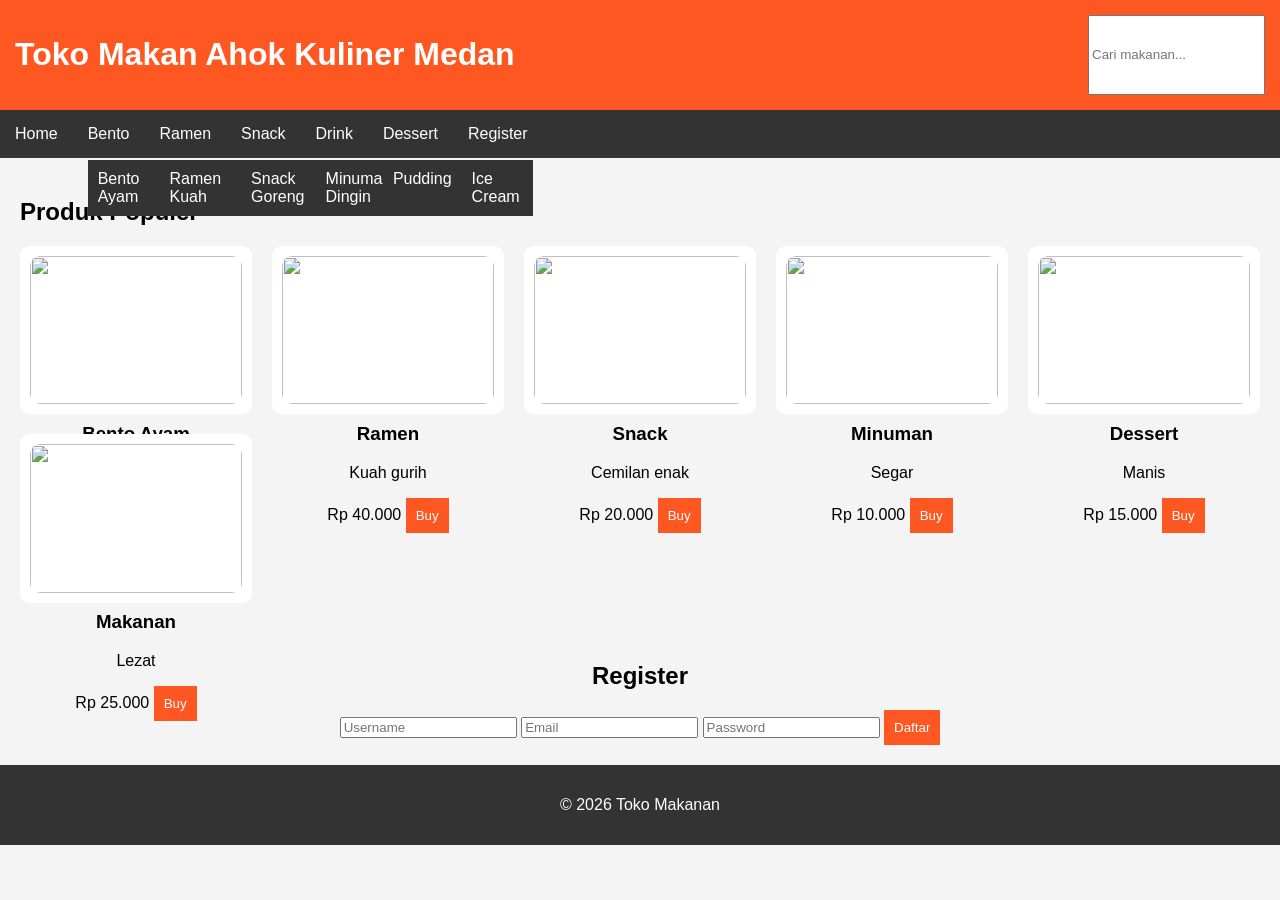
==== index.html @ 6733a7c2 "Update index.html" ====
<html>
<head>
  <meta charset="UTF-8">
  <meta name="viewport" content="width=device-width, initial-scale=1.0">
  <title>Ahok</title>
  <link rel="stylesheet" href="sum3project.css">
</head>
<body>

<header class="header">
  <h1>Toko Makan Ahok Kuliner Medan</h1>
  <input type="text" placeholder="Cari makanan...">
</header>

<nav class="navbar">
  <ul>
    <li><a href="index.html">Home</a></li>

    <li class="dropdown">Bento
      <ul class="dropdown-content">
        <li><a href="bento1.html">Bento Ayam</a></li>
        <li><a href="bento2.html">Bento Sapi</a></li>
      </ul>
    </li>

    <li class="dropdown">Ramen
      <ul class="dropdown-content">
        <li><a href="ramen1.html">Ramen Kuah</a></li>
        <li><a href="ramen2.html">Ramen Goreng</a></li>
      </ul>
    </li>

    <li class="dropdown">Snack
      <ul class="dropdown-content">
        <li><a href="snack1.html">Snack Goreng</a></li>
        <li><a href="snack2.html">Snack Rebus</a></li>
      </ul>
    </li>

    <li class="dropdown">Drink
      <ul class="dropdown-content">
        <li><a href="drink1.html">Minuman Dingin</a></li>
        <li><a href="drink2.html">Minuman Panas</a></li>
      </ul>
    </li>

    <li class="dropdown">Dessert
      <ul class="dropdown-content">
        <li><a href="dessert1.html">Pudding</a></li>
        <li><a href="dessert2.html">Ice Cream</a></li>
      </ul>
    </li>

    <li><a href="#register">Register</a></li>
  </ul>
</nav>

<section class="container">
  <h2>Produk Populer</h2>
  <div class="grid">
  
    <div class="card">
      <img src="https://ibb.co.com/gbGj8xmW">
      <h3>Bento Ayam</h3>
      <p>Makanan khas Jepang</p>
      <span>Rp 30.000</span>
      <button onclick="buy('Bento Ayam')">Buy</button>
    </div>

    <div class="card">
      <img src="https://source.unsplash.com/300x200/?ramen">
      <h3>Ramen</h3>
      <p>Kuah gurih</p>
      <span>Rp 40.000</span>
      <button onclick="buy('Ramen')">Buy</button>
    </div>

    <div class="card">
      <img src="https://source.unsplash.com/300x200/?snack">
      <h3>Snack</h3>
      <p>Cemilan enak</p>
      <span>Rp 20.000</span>
      <button onclick="buy('Snack')">Buy</button>
    </div>

    <div class="card">
      <img src="https://source.unsplash.com/300x200/?drink">
      <h3>Minuman</h3>
      <p>Segar</p>
      <span>Rp 10.000</span>
      <button onclick="buy('Minuman')">Buy</button>
    </div>

    <div class="card">
      <img src="https://source.unsplash.com/300x200/?dessert">
      <h3>Dessert</h3>
      <p>Manis</p>
      <span>Rp 15.000</span>
      <button onclick="buy('Dessert')">Buy</button>
    </div>

    <div class="card">
      <img src="https://source.unsplash.com/300x200/?food">
      <h3>Makanan</h3>
      <p>Lezat</p>
      <span>Rp 25.000</span>
      <button onclick="buy('Makanan')">Buy</button>
    </div>

  </div>
</section>

<section id="register" class="register">
  <h2>Register</h2>
  <input type="text" placeholder="Username">
  <input type="email" placeholder="Email">
  <input type="password" placeholder="Password">
  <button onclick="register()">Daftar</button>
</section>

<footer>
  <p>© 2026 Toko Makanan</p>
</footer>

<script src="sum3project.js"></script>
</body>
</html>
---- sum3project.css ----
body {
	margin:0;
	font-family:Arial;
	background:#f4f4f4;
}

.header {
	background:#ff5722;
	color:white;
	padding:15px;
	display:flex;
	justify-content:space-between;
}

.navbar ul {
	list-style:none;
	display:flex;
	margin:0;
	padding:0;
	background:#333;
}

.navbar li {
	position:relative;
	padding:15px;
	color:white;
}

.navbar a {
	color:white;
	text-decoration:none;
}

.dropdown-content {
	display:none;
	position:absolute;
	background:#444;
	top:50px;
	min-width:150px;
}

.dropdown-content li {
	padding:10px;
}

.dropdown:hover .dropdown-content {
	display:block;
}

.container {
	padding:20px;
}

.grid {
	display:grid;
	grid-template-columns:repeat(auto-fit,minmax(200px,1fr));
	gap:20px;
}

.card {
	background:white;
	padding:10px;
	border-radius:10px;
	text-align:center;
	transition:0.3s;
}

.card:hover {
	transform:scale(1.05);
}
 
.card img {
	width:100%;
	border-radius:10px;
}

button {
	background:#ff5722;
	color:white;
	border:none;
	padding:10px;
	cursor:pointer;
}

.register {
	text-align:center;
	padding:20px;
}

footer {
	background:#333;
	color:white;
	text-align:center;
	padding:15px;
}
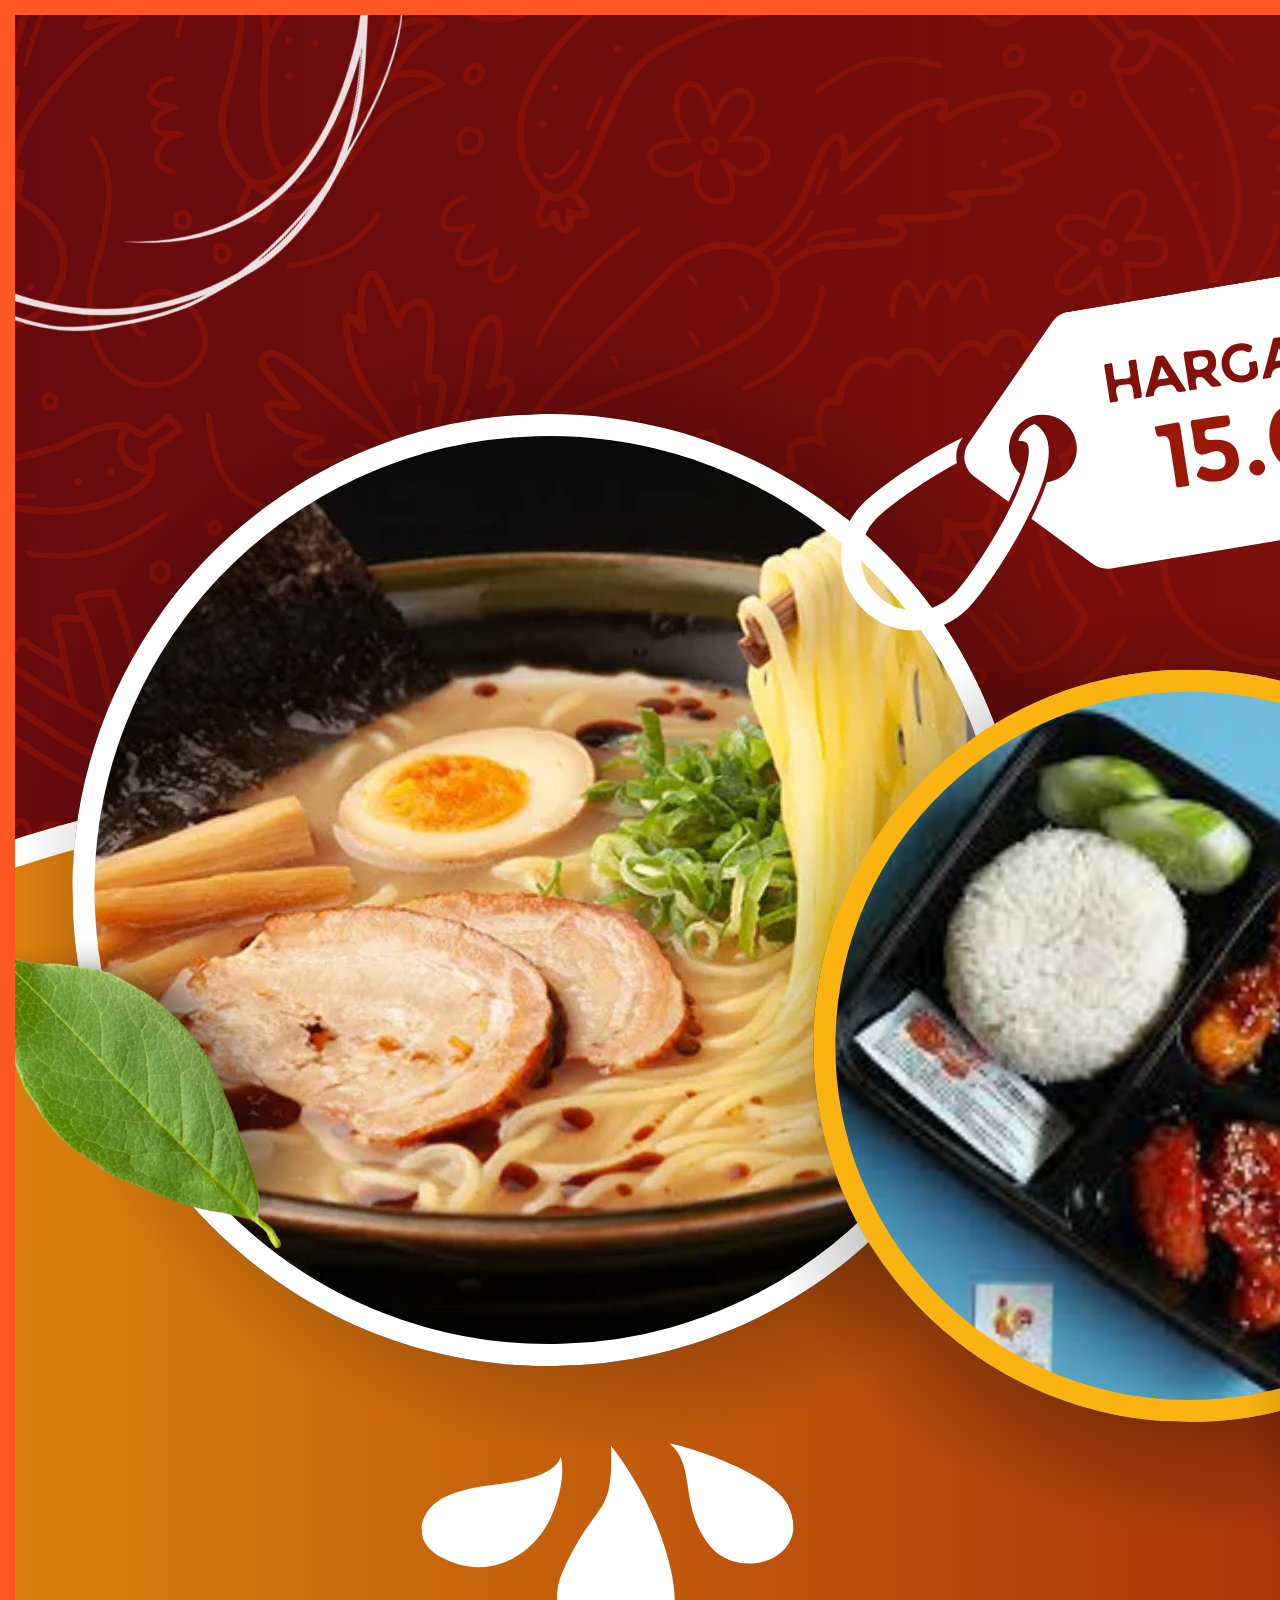
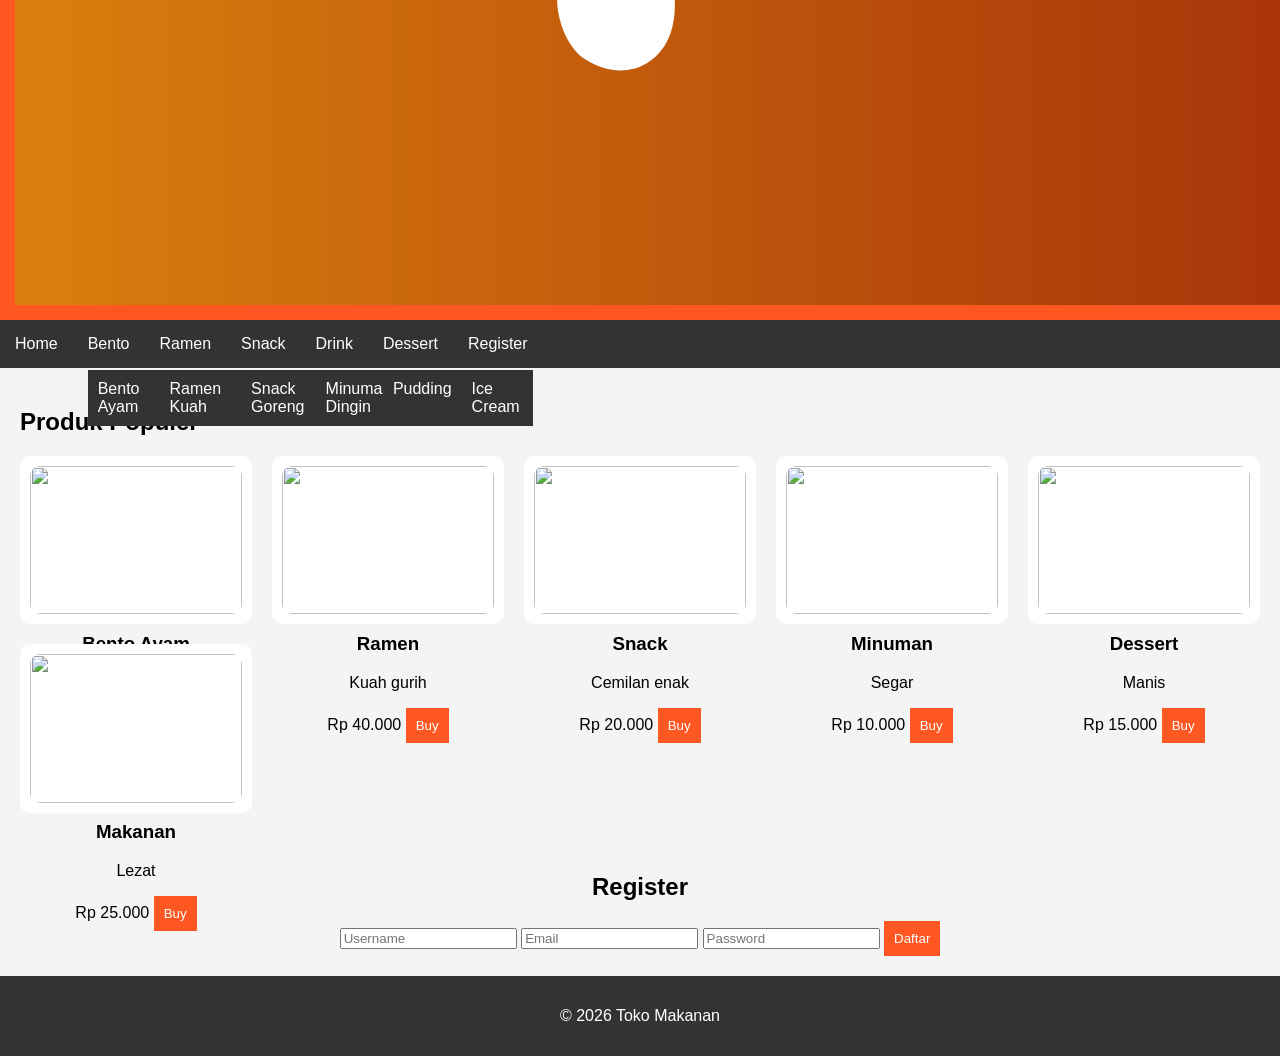
==== commit bdff66ed: "Update index.html" ====
--- a/index.html
+++ b/index.html
@@ -8,6 +8,7 @@
 <body>
 
 <header class="header">
+  <img src="AHOK.png">
   <h1>Toko Makan Ahok Kuliner Medan</h1>
   <input type="text" placeholder="Cari makanan...">
 </header>
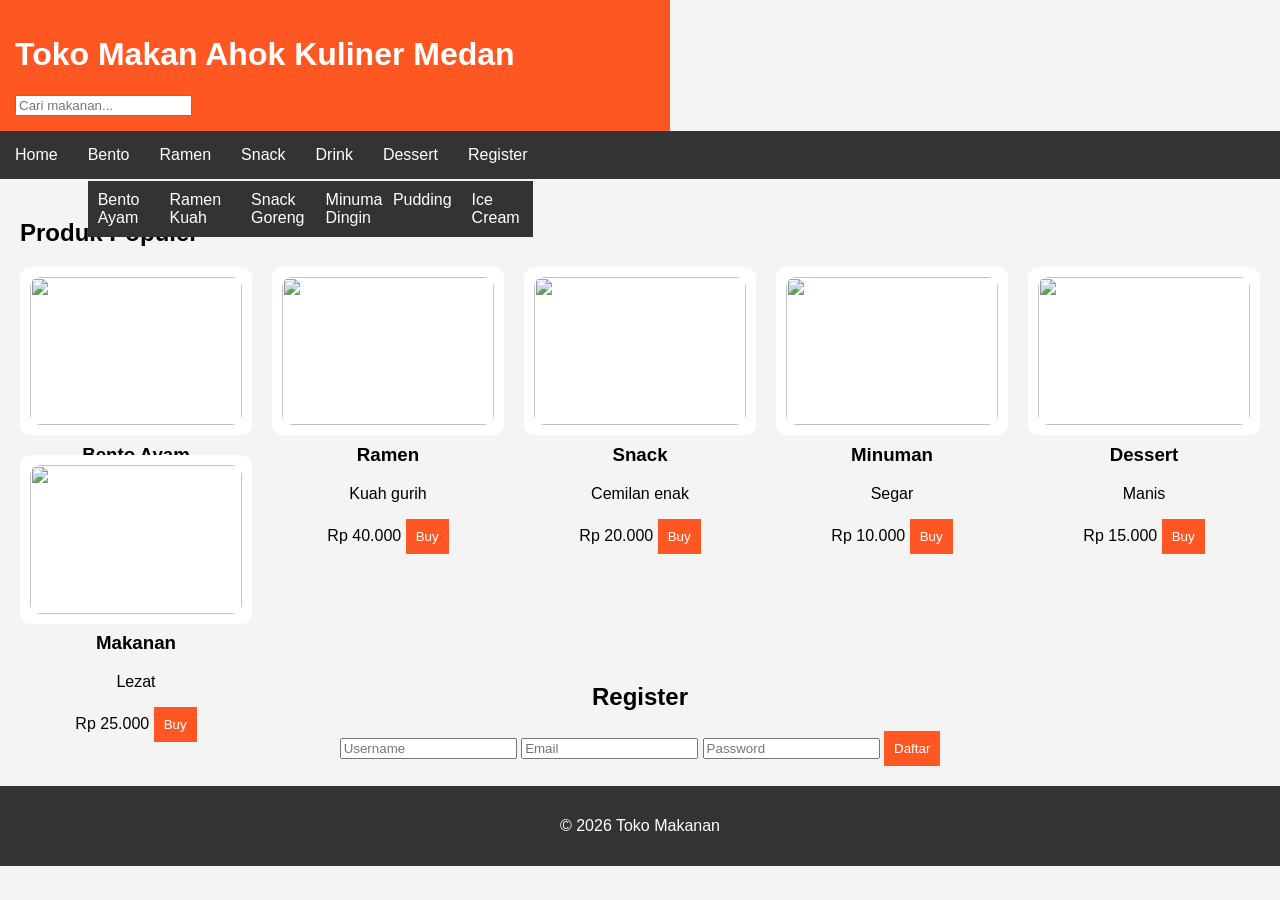
==== commit 394f31f6: "Update index.html" ====
--- a/index.html
+++ b/index.html
@@ -8,7 +8,6 @@
 <body>
 
 <header class="header">
-  <img src="AHOK.png">
   <h1>Toko Makan Ahok Kuliner Medan</h1>
   <input type="text" placeholder="Cari makanan...">
 </header>
--- a/sum3project.css
+++ b/sum3project.css
@@ -8,8 +8,8 @@
 	background:#ff5722;
 	color:white;
 	padding:15px;
-	display:flex;
 	justify-content:space-between;
+	width: 50%;
 }
 
 .navbar ul {
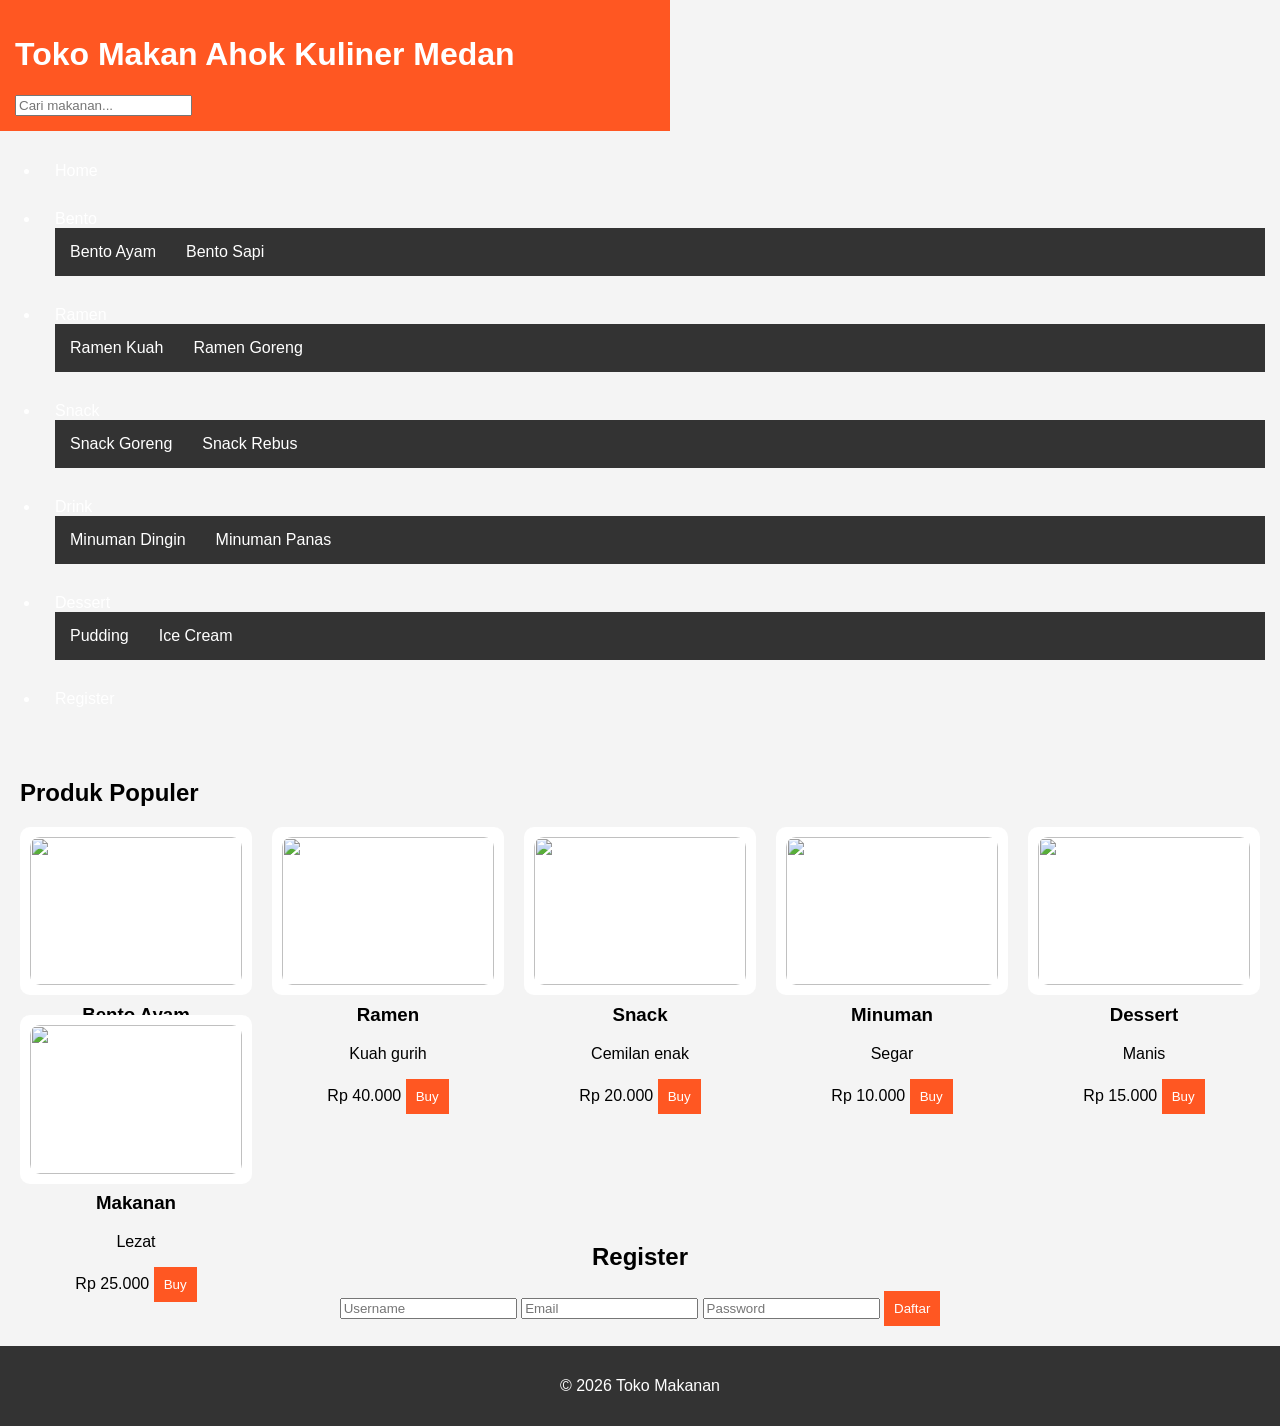
==== commit 9733f7d6: "Update index.html" ====
--- a/index.html
+++ b/index.html
@@ -12,45 +12,44 @@
   <input type="text" placeholder="Cari makanan...">
 </header>
 
-<nav class="navbar">
-  <ul>
+<nav>
+  <ul class="navbar">
     <li><a href="index.html">Home</a></li>
-
-    <li class="dropdown">Bento
-      <ul class="dropdown-content">
+    <li class="dropdown">
+      <a href="#">Bento</a>
+      <ul class="submenu">
         <li><a href="bento1.html">Bento Ayam</a></li>
         <li><a href="bento2.html">Bento Sapi</a></li>
       </ul>
     </li>
-
-    <li class="dropdown">Ramen
-      <ul class="dropdown-content">
+    <li class="dropdown">
+      <a href="#">Ramen</a>
+      <ul class="submenu">
         <li><a href="ramen1.html">Ramen Kuah</a></li>
         <li><a href="ramen2.html">Ramen Goreng</a></li>
       </ul>
     </li>
-
-    <li class="dropdown">Snack
-      <ul class="dropdown-content">
+    <li class="dropdown">
+      <a href="#">Snack</a>
+      <ul class="submenu">
         <li><a href="snack1.html">Snack Goreng</a></li>
         <li><a href="snack2.html">Snack Rebus</a></li>
       </ul>
     </li>
-
-    <li class="dropdown">Drink
-      <ul class="dropdown-content">
+    <li class="dropdown">
+      <a href="#">Drink</a>
+      <ul class="submenu">
         <li><a href="drink1.html">Minuman Dingin</a></li>
         <li><a href="drink2.html">Minuman Panas</a></li>
       </ul>
     </li>
-
-    <li class="dropdown">Dessert
-      <ul class="dropdown-content">
+    <li class="dropdown">
+      <a href="#">Dessert</a>
+      <ul class="submenu">
         <li><a href="dessert1.html">Pudding</a></li>
         <li><a href="dessert2.html">Ice Cream</a></li>
       </ul>
     </li>
-
     <li><a href="#register">Register</a></li>
   </ul>
 </nav>
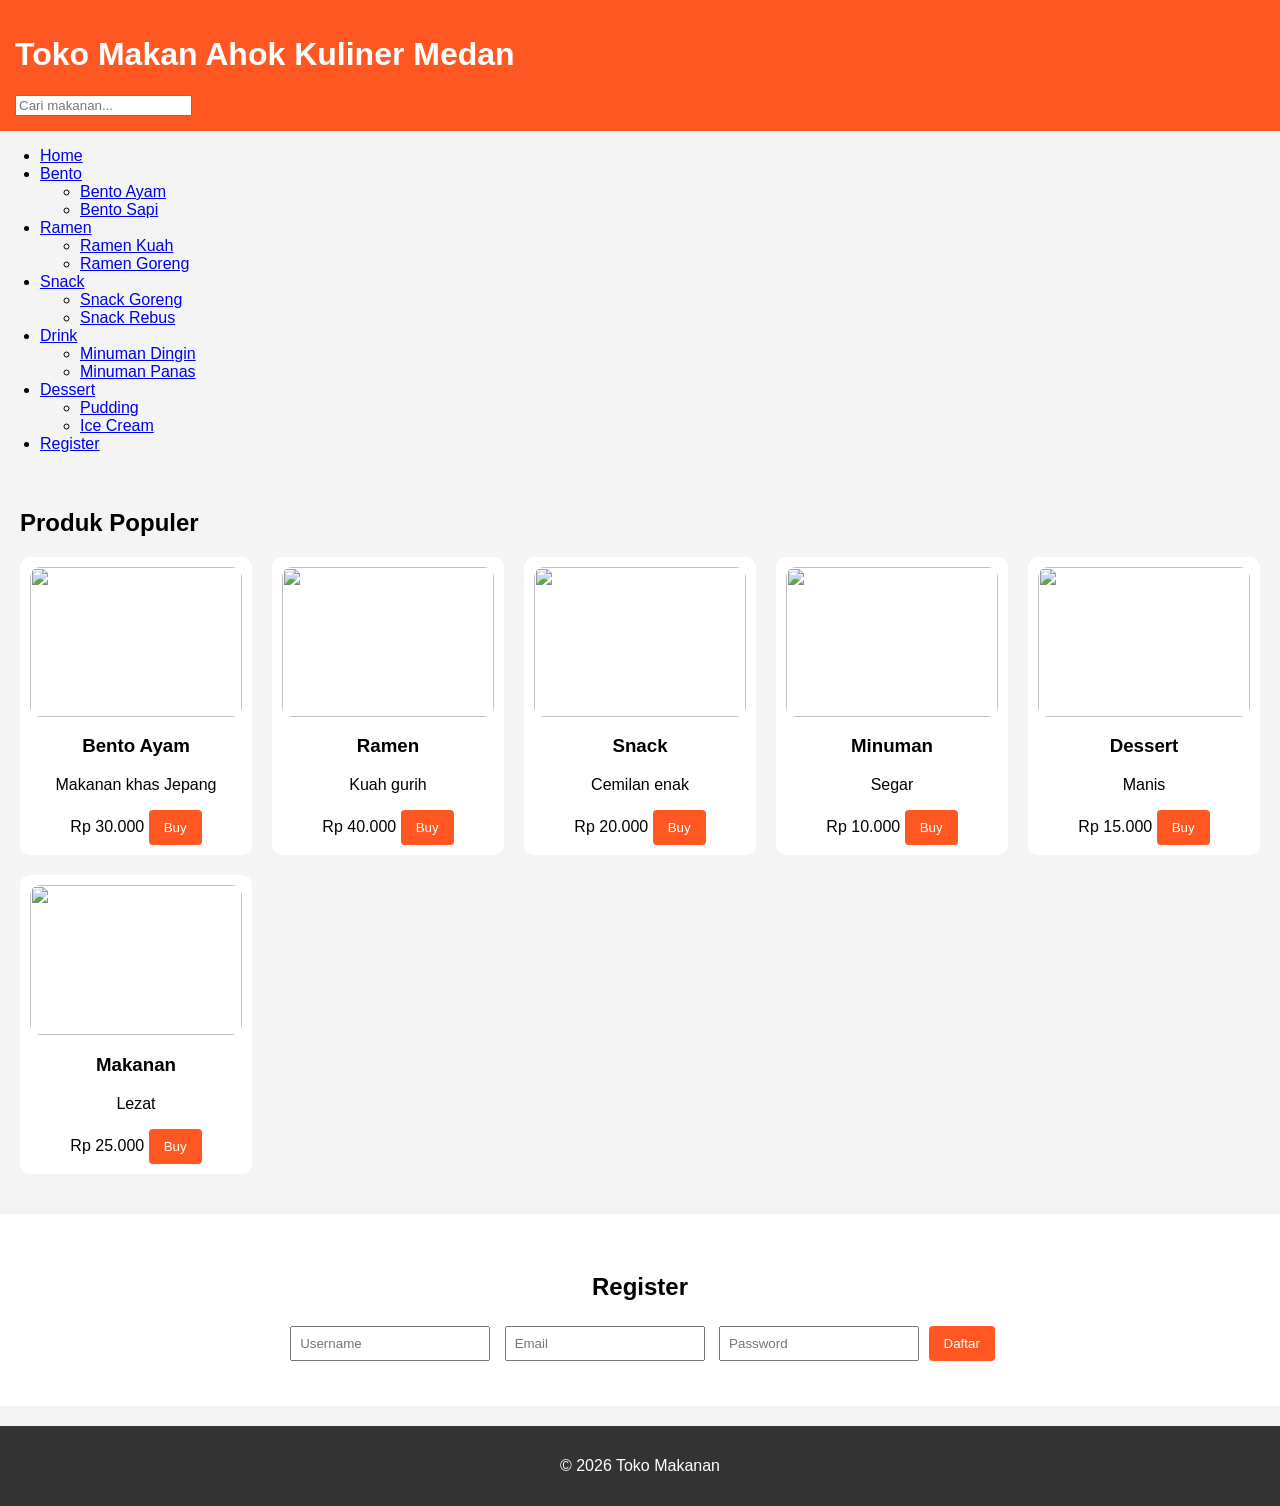
==== commit bc6c28b8: "Update index.html" ====
--- a/index.html
+++ b/index.html
@@ -12,48 +12,54 @@
   <input type="text" placeholder="Cari makanan...">
 </header>
 
-<nav>
-  <ul class="navbar">
+<nav class="navigation-bar">
+  <ul class="main-nav">
     <li><a href="index.html">Home</a></li>
-    <li class="dropdown">
+    
+    <li class="nav-item">
       <a href="#">Bento</a>
-      <ul class="submenu">
+      <ul class="dropdown-menu">
         <li><a href="bento1.html">Bento Ayam</a></li>
         <li><a href="bento2.html">Bento Sapi</a></li>
       </ul>
     </li>
-    <li class="dropdown">
+    
+    <li class="nav-item">
       <a href="#">Ramen</a>
-      <ul class="submenu">
+      <ul class="dropdown-menu">
         <li><a href="ramen1.html">Ramen Kuah</a></li>
         <li><a href="ramen2.html">Ramen Goreng</a></li>
       </ul>
     </li>
-    <li class="dropdown">
+    
+    <li class="nav-item">
       <a href="#">Snack</a>
-      <ul class="submenu">
+      <ul class="dropdown-menu">
         <li><a href="snack1.html">Snack Goreng</a></li>
         <li><a href="snack2.html">Snack Rebus</a></li>
       </ul>
     </li>
-    <li class="dropdown">
+    
+    <li class="nav-item">
       <a href="#">Drink</a>
-      <ul class="submenu">
+      <ul class="dropdown-menu">
         <li><a href="drink1.html">Minuman Dingin</a></li>
         <li><a href="drink2.html">Minuman Panas</a></li>
       </ul>
     </li>
-    <li class="dropdown">
+    
+    <li class="nav-item">
       <a href="#">Dessert</a>
-      <ul class="submenu">
+      <ul class="dropdown-menu">
         <li><a href="dessert1.html">Pudding</a></li>
         <li><a href="dessert2.html">Ice Cream</a></li>
       </ul>
     </li>
+    
     <li><a href="#register">Register</a></li>
   </ul>
 </nav>
-
+  
 <section class="container">
   <h2>Produk Populer</h2>
   <div class="grid">
--- a/sum3project.css
+++ b/sum3project.css
@@ -1,95 +1,133 @@
 body {
-	margin:0;
-	font-family:Arial;
-	background:#f4f4f4;
+    margin: 0;
+    font-family: Arial;
+    background: #f4f4f4;
 }
 
 .header {
-	background:#ff5722;
-	color:white;
-	padding:15px;
-	justify-content:space-between;
-	width: 50%;
+    background: #ff5722;
+    color: white;
+    padding: 15px;
+    justify-content: space-between;
+    width: 100%; /* Changed from 50% to 100% so your orange header spans across the screen */
+    box-sizing: border-box;
 }
 
-.navbar ul {
-	list-style:none;
-	display:flex;
-	margin:0;
-	padding:0;
-	background:#333;
+/* --- Main Navbar Configuration --- */
+.navbar {
+    list-style: none;
+    background-color: #2b2b2b;
+    margin: 0;
+    padding: 0;
+    display: flex; 
 }
 
-.navbar li {
-	position:relative;
-	padding:15px;
-	color:white;
+.navbar > li {
+    position: relative; 
 }
 
 .navbar a {
-	color:white;
-	text-decoration:none;
+    display: block;
+    color: white;
+    text-decoration: none;
+    padding: 14px 20px;
+    font-family: sans-serif;
 }
 
-.dropdown-content {
-	display:none;
-	position:absolute;
-	background:#444;
-	top:50px;
-	min-width:150px;
+.navbar a:hover {
+    background-color: #ff4500; 
 }
 
-.dropdown-content li {
-	padding:10px;
+/* --- Submenu Configuration --- */
+.submenu {
+    display: none;        
+    position: absolute;   
+    top: 100%;         
+    left: 0;
+    background-color: #333;
+    min-width: 160px;     
+    box-shadow: 0px 8px 16px rgba(0,0,0,0.3);
+    padding: 0;
+    margin: 0;
+    list-style: none;
+    z-index: 1000;       
 }
 
-.dropdown:hover .dropdown-content {
-	display:block;
+.submenu li {
+    width: 100%;        
 }
 
+.submenu a {
+    color: white; /* Added: Ensures dropdown text remains clearly readable */
+    padding: 12px 16px;
+    border-bottom: 1px solid #444;
+}
+
+.submenu a:hover {
+    background-color: #555; /* Added: Changes dropdown background color on hover */
+}
+
+/* --- FIXED: Cleaned hidden formatting errors --- */
+.dropdown:hover .submenu {
+    display: block;      
+}
+
+/* --- Grid & Content Layout --- */
 .container {
-	padding:20px;
+    padding: 20px;
 }
 
 .grid {
-	display:grid;
-	grid-template-columns:repeat(auto-fit,minmax(200px,1fr));
-	gap:20px;
+    display: grid;
+    grid-template-columns: repeat(auto-fit, minmax(200px, 1fr));
+    gap: 20px;
 }
 
 .card {
-	background:white;
-	padding:10px;
-	border-radius:10px;
-	text-align:center;
-	transition:0.3s;
+    background: white;
+    padding: 10px;
+    border-radius: 10px;
+    text-align: center;
+    transition: 0.3s;
 }
 
 .card:hover {
-	transform:scale(1.05);
+    transform: scale(1.05);
 }
  
 .card img {
-	width:100%;
-	border-radius:10px;
+    width: 100%;
+    height: 150px; /* Forces uniform image card bounds */
+    object-fit: cover;
+    border-radius: 10px;
 }
 
 button {
-	background:#ff5722;
-	color:white;
-	border:none;
-	padding:10px;
-	cursor:pointer;
+    background: #ff5722;
+    color: white;
+    border: none;
+    padding: 10px 15px;
+    cursor: pointer;
+    border-radius: 4px;
 }
 
 .register {
-	text-align:center;
-	padding:20px;
+    text-align: center;
+    padding: 40px 20px;
+    background: #fff;
+    margin-top: 20px;
+}
+
+.register input {
+    padding: 8px;
+    margin: 5px;
+    width: 200px;
 }
 
 footer {
-	background:#333;
-	color:white;
-	text-align:center;
-	padding:15px;
+    background: #333;
+    color: white;
+    text-align: center;
+    padding: 15px;
+    margin-top: 20px;
 }
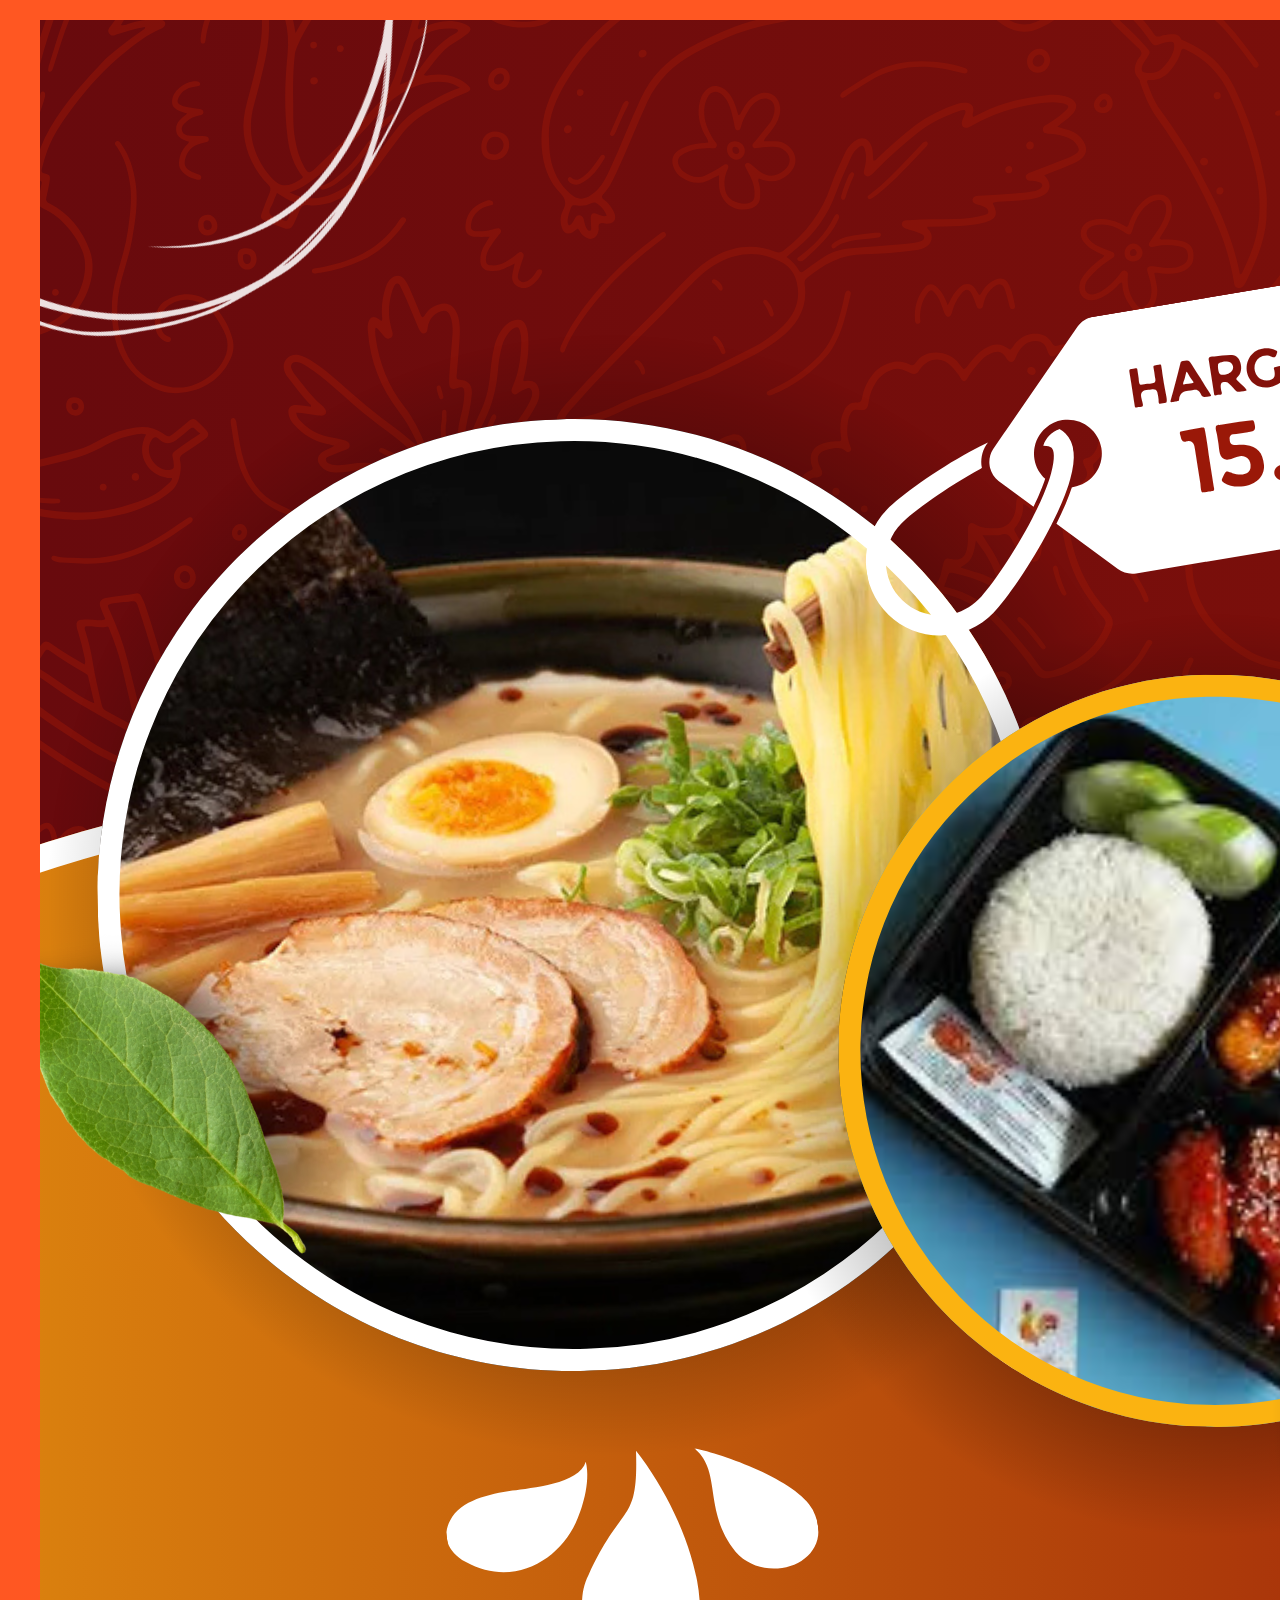
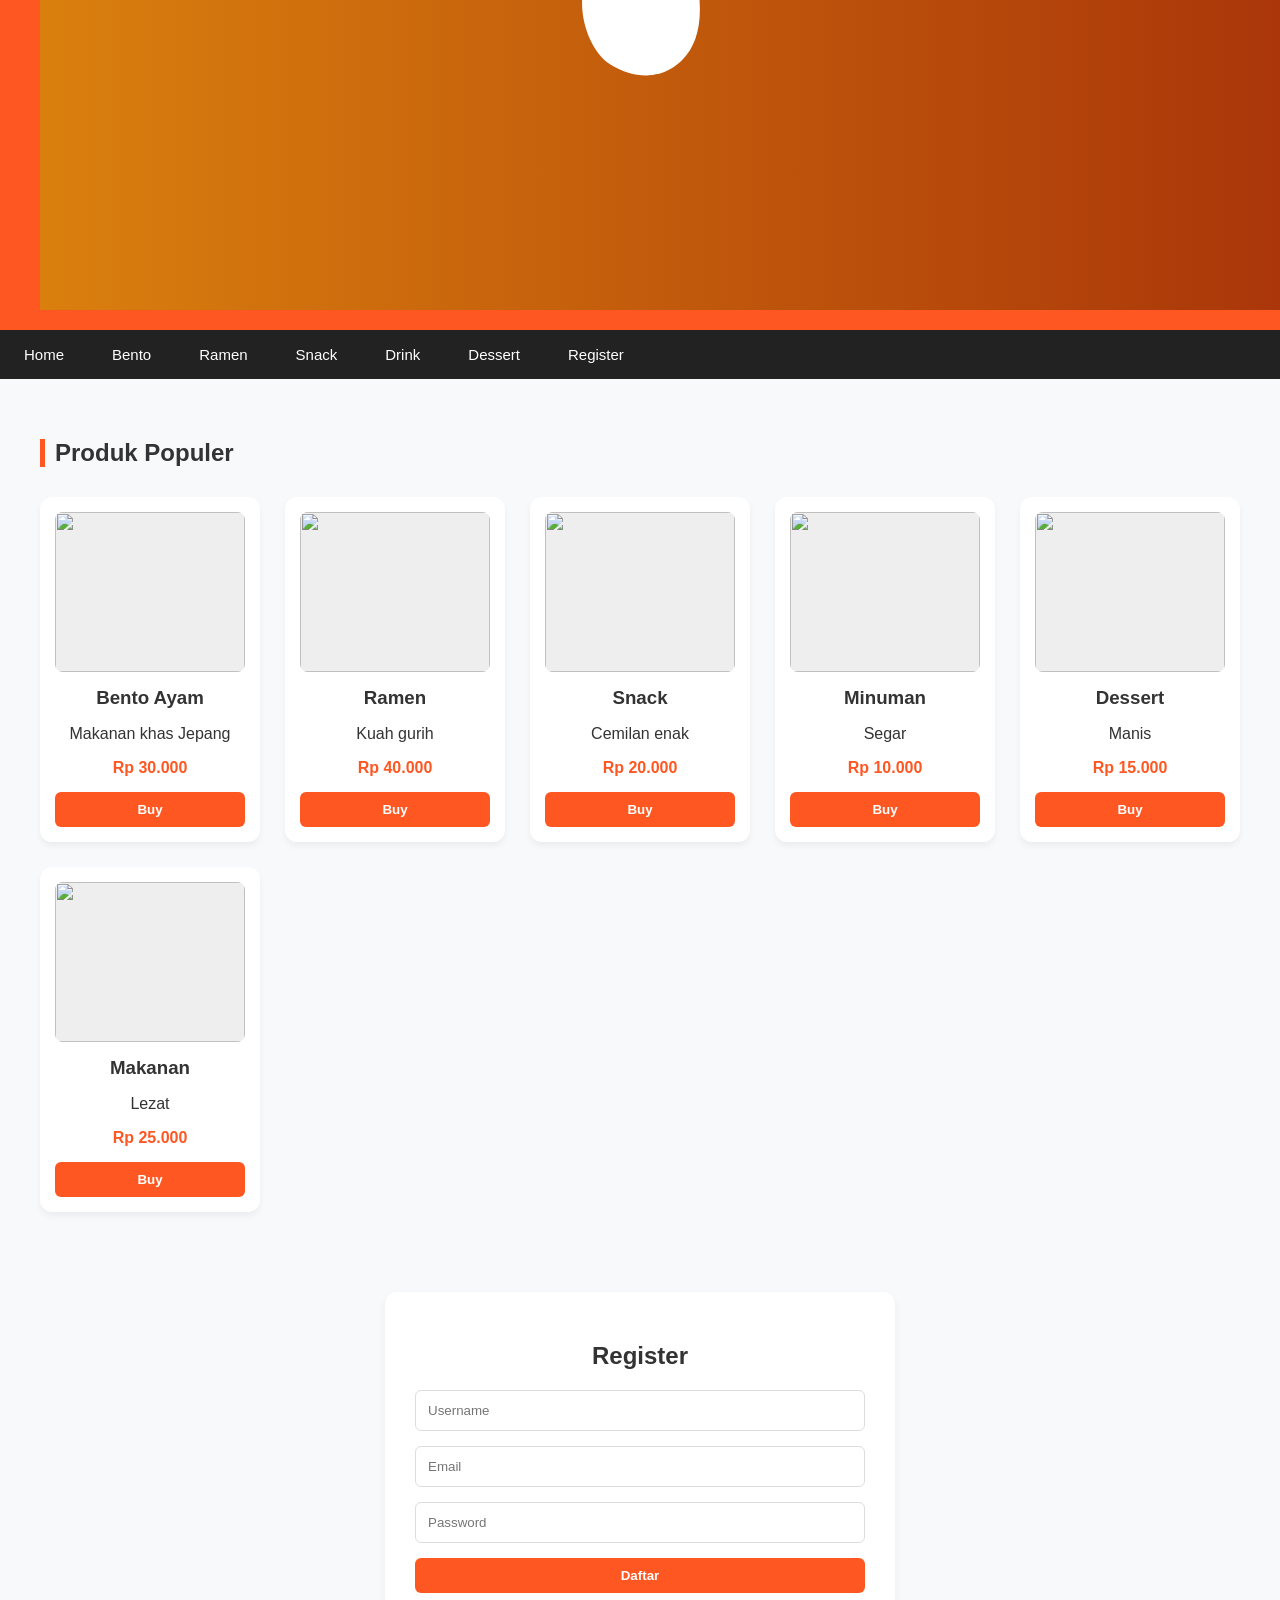
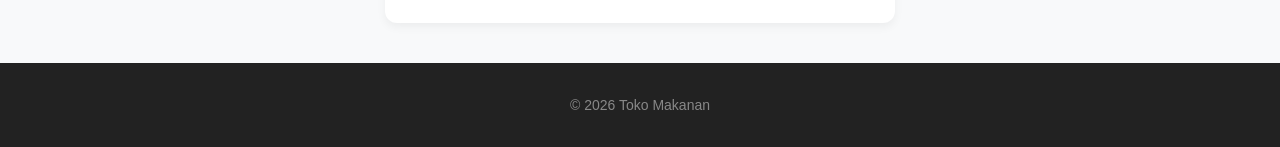
==== commit 4019febd: "Update index.html" ====
--- a/index.html
+++ b/index.html
@@ -8,7 +8,7 @@
 <body>
 
 <header class="header">
-  <h1>Toko Makan Ahok Kuliner Medan</h1>
+   <img src="AHOK.png" class="banner">
   <input type="text" placeholder="Cari makanan...">
 </header>
 
--- a/sum3project.css
+++ b/sum3project.css
@@ -1,133 +1,192 @@
 body {
     margin: 0;
-    font-family: Arial;
-    background: #f4f4f4;
+    font-family: 'Segoe UI', Arial, sans-serif;
+    background: #f8f9fa;
+    color: #333;
 }
 
 .header {
     background: #ff5722;
     color: white;
-    padding: 15px;
+    padding: 20px 40px;
+    display: flex;
     justify-content: space-between;
-    width: 100%; /* Changed from 50% to 100% so your orange header spans across the screen */
+    align-items: center;
     box-sizing: border-box;
+    width: 100%;
 }
 
-/* --- Main Navbar Configuration --- */
-.navbar {
-    list-style: none;
-    background-color: #2b2b2b;
+.header h1 {
+    margin: 0;
+    font-size: 24px;
+}
+
+.header input {
+    padding: 8px 15px;
+    border: none;
+    border-radius: 20px;
+    width: 250px;
+    outline: none;
+}
+
+.navigation-bar {
+    background-color: #222;
+    width: 100%;
+    position: relative;
+    z-index: 9999;
+}
+
+.main-nav {
+    list-style: none !important; 
     margin: 0;
     padding: 0;
-    display: flex; 
+    display: flex;
+    flex-direction: row;
 }
 
-.navbar > li {
+.main-nav > li {
     position: relative; 
+    list-style: none !important;
 }
 
-.navbar a {
+.main-nav a {
     display: block;
-    color: white;
+    color: #fff;
     text-decoration: none;
-    padding: 14px 20px;
-    font-family: sans-serif;
+    padding: 16px 24px;
+    font-size: 15px;
+    font-weight: 500;
 }
 
-.navbar a:hover {
-    background-color: #ff4500; 
+.main-nav > li > a:hover {
+    background-color: #ff5722;
 }
 
-/* --- Submenu Configuration --- */
-.submenu {
+.dropdown-menu {
     display: none;        
     position: absolute;   
-    top: 100%;         
+    top: 100%;
     left: 0;
-    background-color: #333;
-    min-width: 160px;     
-    box-shadow: 0px 8px 16px rgba(0,0,0,0.3);
+    background-color: #2b2b2b;
+    min-width: 180px;
+    box-shadow: 0px 8px 16px rgba(0,0,0,0.2);
     padding: 0;
     margin: 0;
-    list-style: none;
-    z-index: 1000;       
+    list-style: none !important; 
 }
 
-.submenu li {
-    width: 100%;        
+.dropdown-menu li {
+    width: 100%;
+    list-style: none !important;
+    padding: 0;
+    margin: 0;
 }
 
-.submenu a {
-    color: white; /* Added: Ensures dropdown text remains clearly readable */
-    padding: 12px 16px;
-    border-bottom: 1px solid #444;
+.dropdown-menu a {
+    color: #ccc;
+    padding: 12px 20px;
+    font-size: 14px;
+    border-bottom: 1px solid #3a3a3a;
 }
 
-.submenu a:hover {
-    background-color: #555; /* Added: Changes dropdown background color on hover */
+.dropdown-menu a:hover {
+    background-color: #444;
+    color: #fff;
 }
 
-/* --- FIXED: Cleaned hidden formatting errors --- */
-.dropdown:hover .submenu {
-    display: block;      
+.nav-item:hover .dropdown-menu {
+    display: block;
 }
 
-/* --- Grid & Content Layout --- */
 .container {
-    padding: 20px;
+    padding: 40px 20px;
+    max-width: 1200px;
+    margin: 0 auto;
+}
+
+.container h2 {
+    border-left: 5px solid #ff5722;
+    padding-left: 10px;
+    margin-bottom: 30px;
 }
 
 .grid {
     display: grid;
-    grid-template-columns: repeat(auto-fit, minmax(200px, 1fr));
-    gap: 20px;
+    grid-template-columns: repeat(auto-fit, minmax(220px, 1fr));
+    gap: 25px;
 }
 
 .card {
     background: white;
-    padding: 10px;
-    border-radius: 10px;
+    padding: 15px;
+    border-radius: 12px;
     text-align: center;
-    transition: 0.3s;
+    box-shadow: 0 4px 6px rgba(0,0,0,0.05);
+    transition: transform 0.3s ease;
 }
 
 .card:hover {
-    transform: scale(1.05);
+    transform: translateY(-5px);
 }
  
 .card img {
     width: 100%;
-    height: 150px; /* Forces uniform image card bounds */
+    height: 160px;
     object-fit: cover;
-    border-radius: 10px;
+    border-radius: 8px;
+    background-color: #eee;
+}
+
+.card h3 {
+    margin: 15px 0 5px 0;
+}
+
+.card span {
+    display: block;
+    font-weight: bold;
+    color: #ff5722;
+    margin-bottom: 15px;
 }
 
 button {
     background: #ff5722;
     color: white;
     border: none;
-    padding: 10px 15px;
+    padding: 10px 20px;
+    width: 100%;
+    font-weight: bold;
+    border-radius: 6px;
     cursor: pointer;
-    border-radius: 4px;
+}
+
+button:hover {
+    background: #e64a19;
 }
 
 .register {
+    background: white;
+    max-width: 450px;
+    margin: 40px auto;
+    padding: 30px;
+    border-radius: 12px;
+    box-shadow: 0 4px 10px rgba(0,0,0,0.05);
     text-align: center;
-    padding: 40px 20px;
-    background: #fff;
-    margin-top: 20px;
 }
 
 .register input {
-    padding: 8px;
-    margin: 5px;
-    width: 200px;
+    display: block;
+    width: 100%;
+    padding: 12px;
+    margin-bottom: 15px;
+    border: 1px solid #ddd;
+    border-radius: 6px;
+    box-sizing: border-box;
 }
 
 footer {
-    background: #333;
-    color: white;
+    background: #222;
+    color: #888;
     text-align: center;
-    padding: 15px;
-    margin-top: 20px;
+    padding: 20px;
+    font-size: 14px;
 }
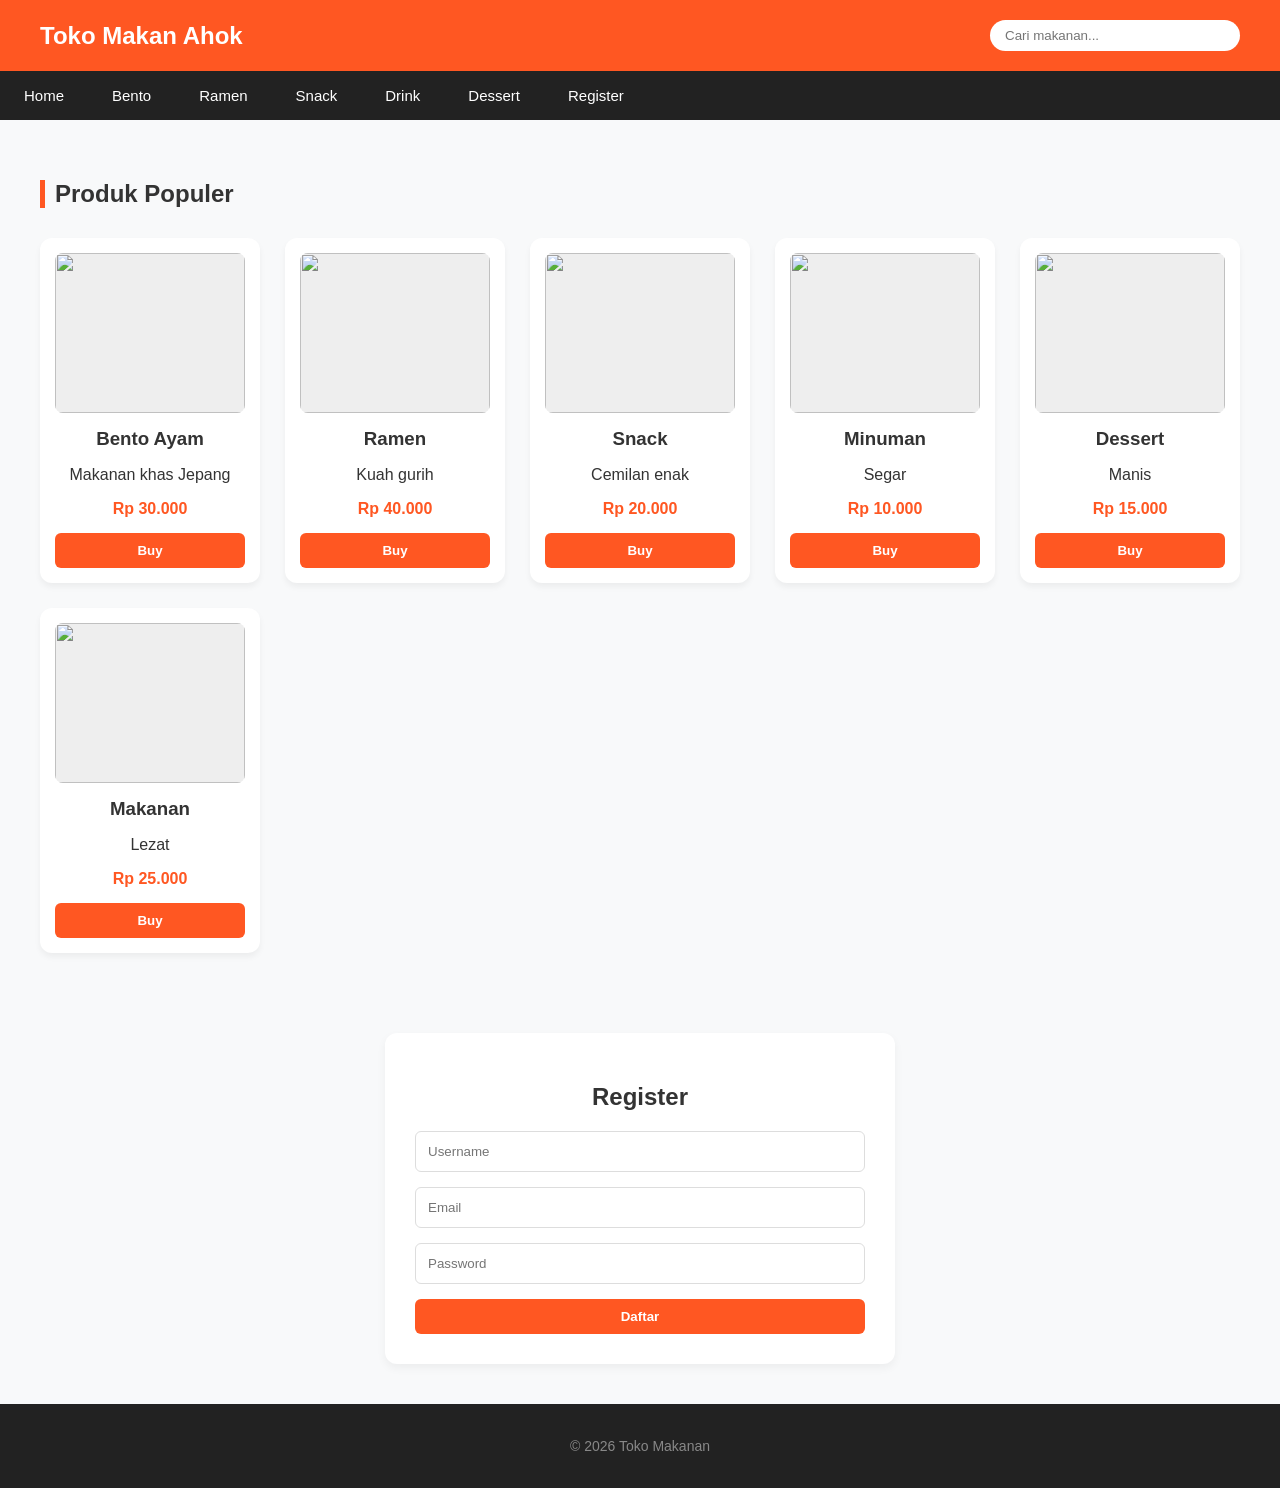
==== commit 6efcec41: "Update index.html" ====
--- a/index.html
+++ b/index.html
@@ -8,7 +8,7 @@
 <body>
 
 <header class="header">
-   <img src="AHOK.png" class="banner">
+   <h1> Toko Makan Ahok </h1>
   <input type="text" placeholder="Cari makanan...">
 </header>
 
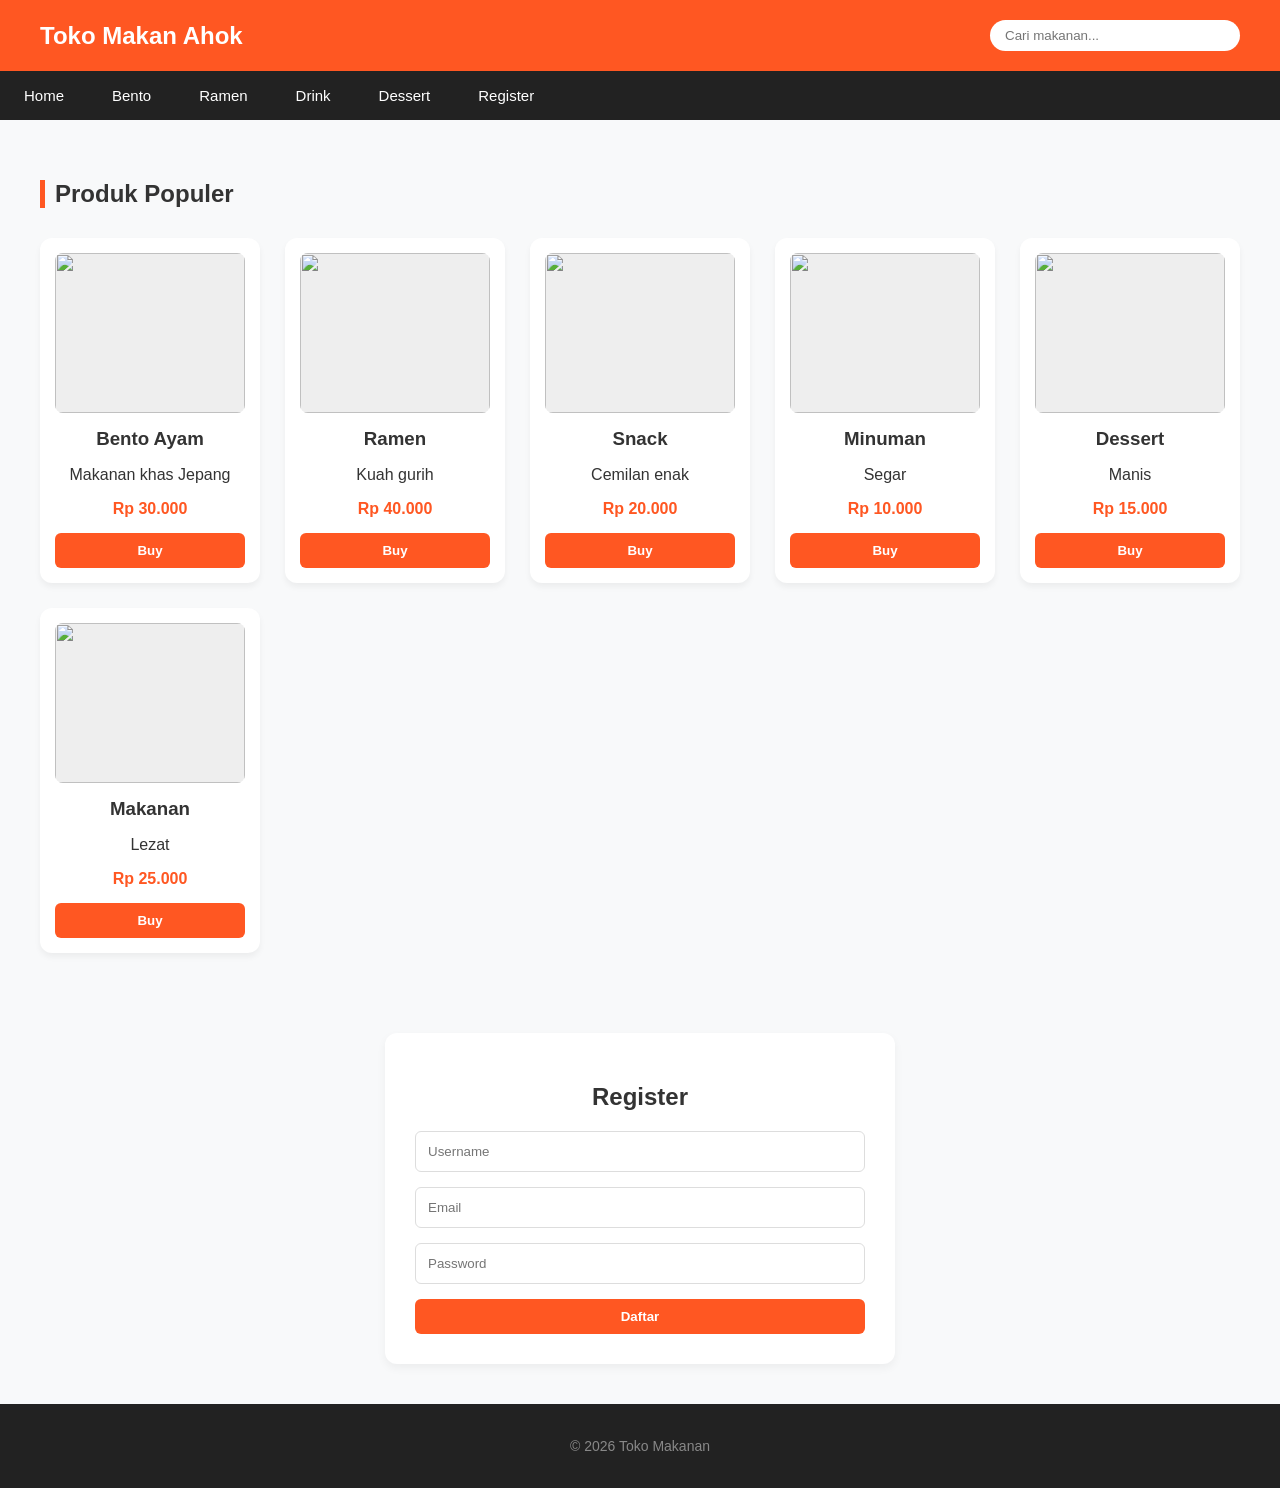
==== commit cbe9e9ff: "Update index.html" ====
--- a/index.html
+++ b/index.html
@@ -29,14 +29,6 @@
       <ul class="dropdown-menu">
         <li><a href="ramen1.html">Ramen Kuah</a></li>
         <li><a href="ramen2.html">Ramen Goreng</a></li>
-      </ul>
-    </li>
-    
-    <li class="nav-item">
-      <a href="#">Snack</a>
-      <ul class="dropdown-menu">
-        <li><a href="snack1.html">Snack Goreng</a></li>
-        <li><a href="snack2.html">Snack Rebus</a></li>
       </ul>
     </li>
     
